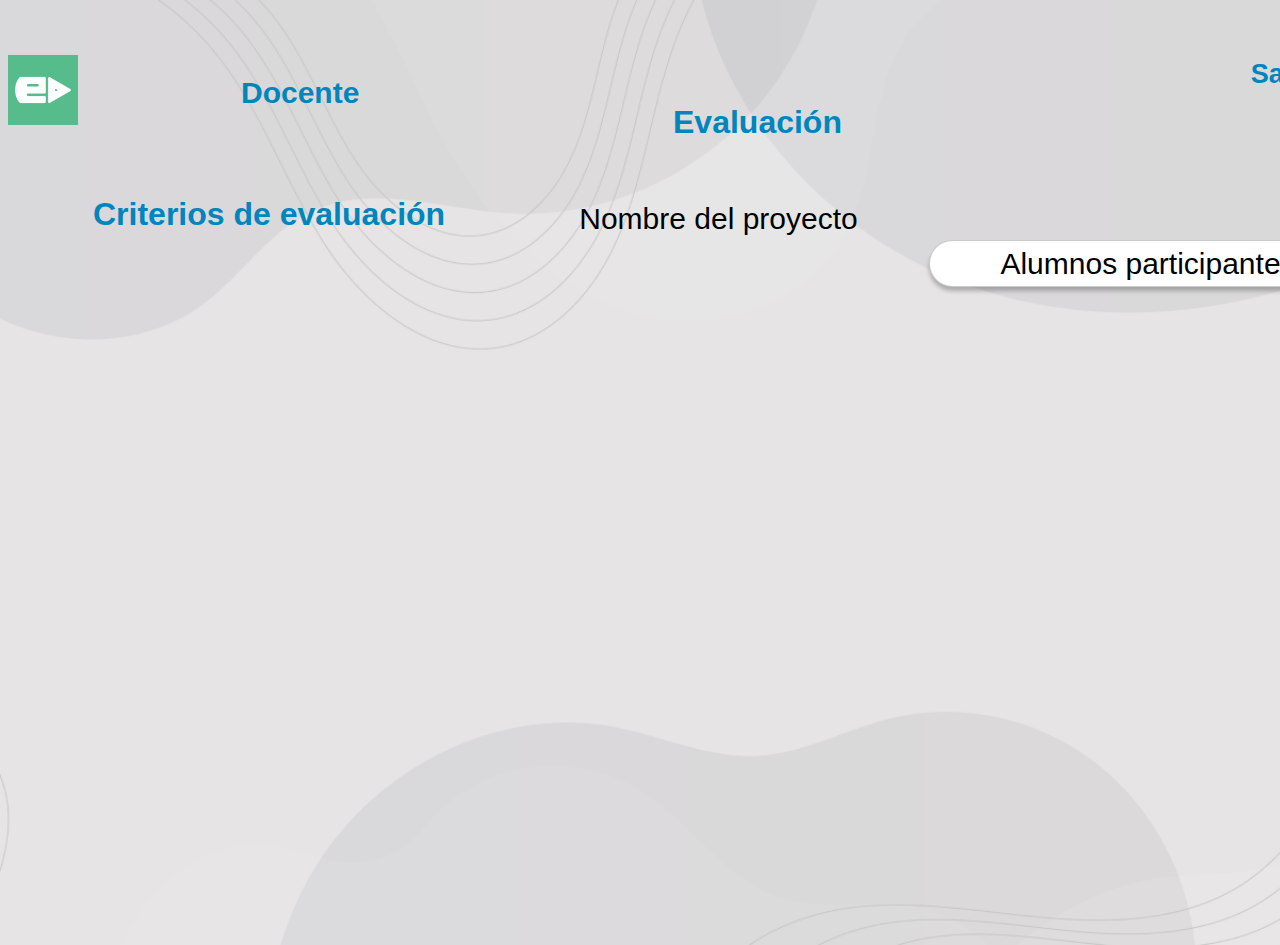
==== docente.html @ de2c1516 "se agrega boton nombre y js de inicio de sesion" ====
<!DOCTYPE html>
<html lang="en">
<head>
    <meta charset="UTF-8">
    <meta http-equiv="X-UA-Compatible" content="IE=edge">
    <meta name="viewport" content="width=device-width, initial-scale=1.0">
    <link rel="stylesheet" href="css/style.css">
    <title>Docente</title>
</head>
<body>
  <main>
    <div class=>
      <img class="avatar" src="img/logo.jpg" alt="logo edvisto">
      <h2>Docente</h2>
      <h5>Evaluación</h5>
      <button id="btn-exit">Salir</button>
      <h6>Criterios de evaluación</h6>
      <label class="proyect">Nombre del proyecto</label>
    </div>
    <div class="dropdown">
        <button onclick="myFunction()" class="dropbtn">Alumnos participantes</button>
        <div id="myDropdown" class="dropdown-content">
          <a href="#">Hermione Granger</a>
          <a href="#">Ron Weasley</a>
          <a href="#">Draco Malfoy</a>
        </div>
    </div>
  </main>
</body>
---- css/style.css ----
body {
  background: url(../img/fondo.png);
  background-size: cover;
  margin-top: 50px;
  padding: 0px;
  height: 887px;
  width: 1440px;
  font-style: none;
  font-family: "Montserrat", sans-serif;
}

.avatar {
  position: absolute;
  width: 70px;
  height: 70px;
  padding-top: 5px;
}

.title h1 {
  /* Iniciar Sesión */
  position: absolute;
  width: 303px;
  height: 31px;
  left: 597px;
  top: 53px;
  font-family: 'Montserrat' sans-serif;
  font-size: bold;
  font-weight: 900;
  font-size: 32px;
  line-height: 39px;
  color: #0083BA;
}

.principal {
  position: absolute;
  width: 460px;
  height: 492px;
  left: 480px;
  top: 147px;
  background: #FCFEFF;
  border-radius: 84px;
}

.principal input[type="text"] {
  box-sizing: border-box;
  position: absolute;
  width: 400px;
  height: 54px;
  left: 35px;
  top: 150px;
  background: #D9D9D9;
  border: 1px solid rgba(0, 0, 0, 0.2);
  box-shadow: 0px 4px 4px rgba(0, 0, 0, 0.25);
  border-radius: 22px;
  font-size: 30px;
  color: #A9A5A5;
  padding-left: 70px;
}

.docente {
  position: absolute;
  width: 200px;
  height: 37px;
  left: 120px;
  top: 250px;
  font-weight: 500;
  font-size: 30px;
  line-height: 37px;
  text-align: center;
  color: #0083BA;
}

.estudiante {
  position: absolute;
  width: 210px;
  height: 37px;
  left: 130px;
  top: 340px;
  font-weight: 500px;
  font-size: 30px;
  line-height: 37px;
  text-align: center;
  color: #0083BA;
}

/* Create a custom radio button */
#docente {
  position: absolute;
  top: 252px;
  left: 95px;
  height: 25px;
  width: 25px;
  background-color: #eee;
  border-radius: 50%; 
  border-color:  #57BA8B; 
}

/* On mouse-over, add a grey background color */
#docente:hover {
  background-color: #ccc;
}

/* When the radio button is checked, add a blue background */
#docente:checked {
  background-color: #2196F3;
}

/* Create a custom radio button */
#estudiante {
  position: absolute;
  top: 343px;
  left: 95px;
  height: 25px;
  width: 25px;
  background-color: #eee;
  border-radius: 50%;  
}

/* On mouse-over, add a grey background color */
#estudiante:hover {
  background-color: #ccc;
}

/* When the radio button is checked, add a blue background */
#estudiante:checked {
  background-color: #2196F3;
}

#button[type="submit"] {
  border: none;
  outline: none;
  height: 25px;
  background: inherit;
  color: #0083BA;
  position: absolute;
  width: 303px;
  height: 45px;
  left: 100px;
  top: 520px;
  font-weight: 900;
  font-size: 32px;
  line-height: 5px;
}

.button:hover[type="submit"] {
  background-color: transparent;
  color: #57BA8B ;
}
h2 {
position: absolute;
width: 299px;
height: 52px;
left: 241px;
top: 49px;
font-weight: 900;
font-size: 30px;
line-height: 37px;
color: #0086BD;
}

#btn-exit{
position: absolute;
background-color: transparent;
border-color: transparent;
width: 80px;
height: 45px;
left: 1240px;
top: 52px;
font-weight: 900;
font-size: 27px;
line-height: 33px;
color: #0086BD;
}
#btn-exit:hover {
  background-color: transparent;
  color: #57BA8B ;
}
#btn-save{
  position: absolute;
  background-color: transparent;
  border-color: transparent;
  width: 80px;
  height: 45px;
  left: 1240px;
  top: 900px;
  font-weight: 900;
  font-size: 27px;
  line-height: 33px;
  color: #0086BD;
  }
  #btn-save:hover {
    background-color: transparent;
    color: #57BA8B ;
  }

  #student-name{
    box-sizing: border-box;
    position: absolute;
    width: 673px;
    height: 57px;
    left: 373px;
    top: 210px;
    background: #FFFFFF;
    border: 1px solid rgba(0, 0, 0, 0.2);
    box-shadow: 0px 4px 4px rgba(0, 0, 0, 0.25);
    border-radius: 24px;  
    font-size: 27px;
    padding-left: 200px;
    color: #A9A5A5
  }

#proyect-name{
  box-sizing: border-box;
  position: absolute;
  width: 673px;
  height: 57px;
  left: 373px;
  top: 305  px;
  background: #FFFFFF;
  border: 1px solid rgba(0, 0, 0, 0.2);
  box-shadow: 0px 4px 4px rgba(0, 0, 0, 0.25);
  border-radius: 24px;  
  font-size: 27px;
  padding-left: 200px;
  color: #A9A5A5
}
#videoproyect{
  box-sizing: border-box;
  position: absolute;
  width: 673px;
  height: 57px;
  left: 373px;
  top: 395px;
  background: #FFFFFF;
  border: 1px solid rgba(0, 0, 0, 0.2);
  box-shadow: 0px 4px 4px rgba(0, 0, 0, 0.25);
  border-radius: 24px;  
  font-size: 27px;
  padding-left: 200px;
  color: #A9A5A5
}
h3{
  position: absolute;
  width: 489px;
  height: 50px;
  left: 475px;
  top: 545px;
  font-weight: 700;
  font-size: 27px;
  line-height: 33px;
  text-align: center;
  color: #56BC8B; 
}
h4{
  position: absolute;
  width: 345px;
  height: 37px;
  left: 407px;
  top: 600px;
  font-weight: 600;
  font-size: 20px;
  line-height: 24px;
  color: #0086BD;
}

.plata{
position: absolute;
width: 147px;
height: 217px;
left: 406px;
top: 669px;
}

.bronce{
position: absolute;
width: 145px;
height: 213px;
left: 626px;
top: 669px;
}

.oro{
position: absolute;
width: 146px;
height: 217px;
left: 842px;
top: 669px;
}
h5{
  position: absolute;
  width: 299px;
  height: 52px;
  left: 673px;
  top: 50px;
  font-weight: 900;
  font-size: 32px;
  line-height: 39px;
  color: #0085BD;
}
h6{
  position: absolute;
  width: 479px;
  height: 61px;
  left: 93px;
  top: 120px;
  font-weight: 900;
  font-size: 32px;
  line-height: 39px;
  color: #0085BD;  
}

.proyect{
position: absolute;
width: 345px;
height: 37px;
left: 546px;
top: 200px;
font-weight: 500;
font-size: 30px;
line-height: 37px;
text-align: center;
color: #000000;
}
/* Dropdown Button */
.dropbtn {
  box-sizing: border-box;
  position: absolute;
  width: 438px;
  height: 47px;
  left: 921px;
  top: 176px;
  background: #FFFFFF;
  border: 1px solid rgba(0, 0, 0, 0.2);
  box-shadow: 0px 4px 4px rgba(0, 0, 0, 0.25);
  border-radius: 24px;
  font-size: 30px;
}

/* The container <div> - needed to position the dropdown content */
.dropdown {
  position: relative;
  display: inline-block;
}

/* Dropdown Content (Hidden by Default) */
.dropdown-content {
  display: none;
  position: absolute;
  background-color: #f1f1f1;
  min-width: 160px;
  box-shadow: 0px 8px 16px 0px rgba(0,0,0,0.2);
  z-index: 1;
}

/* Links inside the dropdown */
.dropdown-content a {
  color: black;
  padding: 12px 16px;
  text-decoration: none;
  display: block;
}

/* Change color of dropdown links on hover */
.dropdown-content a:hover {background-color: #ddd;}

/* Show the dropdown menu (use JS to add this class to the .dropdown-content container when the user clicks on the dropdown button) */
.show {display:block;}
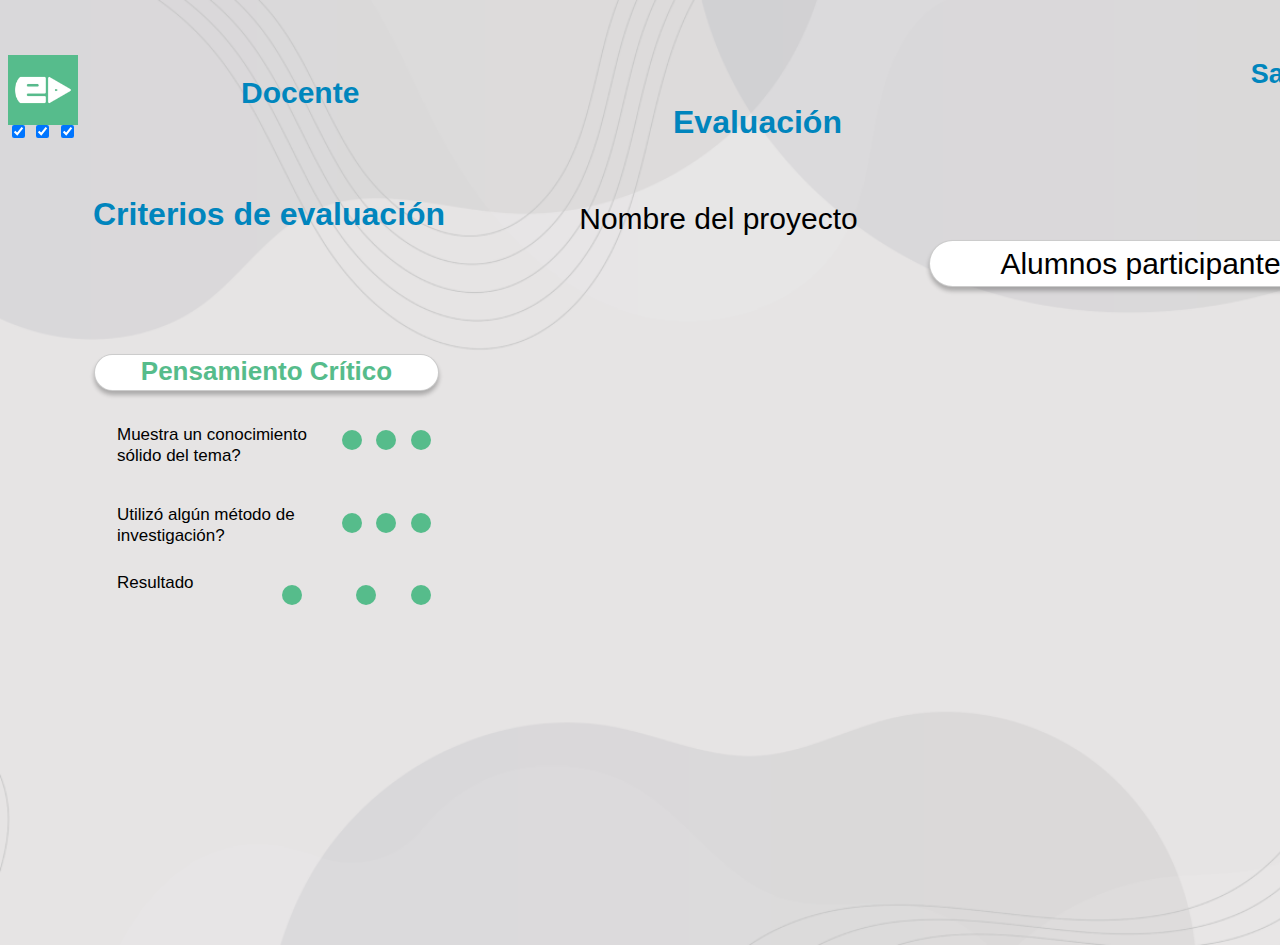
==== commit ea962caf: "se agregan botones" ====
--- a/docente.html
+++ b/docente.html
@@ -17,6 +17,8 @@
       <h6>Criterios de evaluación</h6>
       <label class="proyect">Nombre del proyecto</label>
     </div>
+  
+    </div>
     <div class="dropdown">
         <button onclick="myFunction()" class="dropbtn">Alumnos participantes</button>
         <div id="myDropdown" class="dropdown-content">
@@ -25,5 +27,26 @@
           <a href="#">Draco Malfoy</a>
         </div>
     </div>
+    <div class="Pensamiento-critico">
+     <p id="Pensamiento"> Pensamiento Crítico</p> 
+     <p id="pc1"> Muestra un conocimiento <br> sólido del tema?</p>
+     <p id="pc2"> Utilizó algún método de <br> investigación?</p>
+     <p id="pc3"> Resultado</p>
+    </div>
+    <div class="btn-pc1" role="group" aria-label="Basic radio toggle button group">
+      <input type="checkbox" class="btn-plata" name="btnradio" id="plata1" autocomplete="off" checked>
+      <input type="checkbox" class="btn-bronce" name="btnradio" id="bronce1" autocomplete="off" checked>
+      <input type="checkbox" class="btn-oro" name="btnradio" id="oro1" autocomplete="off" checked>
+    </div>
+    <div class="btn-pc2" role="group" aria-label="Basic radio toggle button group">
+      <input type="checkbox" class="btn-plata" name="btnradio" id="plata2" autocomplete="off" checked>
+      <input type="checkbox" class="btn-bronce" name="btnradio" id="bronce2" autocomplete="off" checked>
+      <input type="checkbox" class="btn-oro" name="btnradio" id="oro2" autocomplete="off" checked>
+    </div>
+    <div class="btn-pc3" role="group" aria-label="Basic radio toggle button group">
+      <input type="checkbox" class="btn-plata" name="btnradio" id="plata3" autocomplete="off" checked>
+      <input type="checkbox" class="btn-bronce" name="btnradio" id="bronce3" autocomplete="off" checked>
+      <input type="checkbox" class="btn-oro" name="btnradio" id="oro3" autocomplete="off" checked>
+    </div>
   </main>
 </body>--- a/css/style.css
+++ b/css/style.css
@@ -364,4 +364,214 @@
 .dropdown-content a:hover {background-color: #ddd;}
 
 /* Show the dropdown menu (use JS to add this class to the .dropdown-content container when the user clicks on the dropdown button) */
-.show {display:block;}+.show {display:block;}
+
+#Pensamiento{
+box-sizing: border-box;
+position: absolute;
+width: 324px;
+height: 47px;
+left: 10px;
+top: 321px;
+background: #FFFFFF;
+border: 1px solid rgba(0, 0, 0, 0.2);
+box-shadow: 0px 4px 4px rgba(0, 0, 0, 0.25);
+border-radius: 24px;
+position: absolute;
+width: 345px;
+height: 37px;
+left: 94px;
+top: 328px;
+font-weight: 800;
+font-size: 26px;
+line-height: 32px;
+text-align: center;
+color: #56BC8B;
+}
+#pc1{
+position: absolute;
+width: 345px;
+height: 37px;
+left: 117px;
+top: 407px;
+font-size: 17px;
+line-height: 21px;
+color: #000000;
+}
+
+#pc2{
+position: absolute;
+width: 345px;
+height: 37px;
+left: 117px;
+top: 487px;
+font-size: 17px;
+line-height: 21px;
+color: #000000;
+}
+
+#pc3{
+  position: absolute;
+  width: 345px;
+  height: 37px;
+  left: 117px;
+  top: 555px;
+  font-size: 17px;
+  line-height: 21px;
+  color: #000000;
+  font-style: bold;
+  }
+  
+.btn-plata:after {
+  width: 20px;
+  height: 20px;
+  border-radius: 15px;
+  top: -2px;
+  left: -1px;
+  position: relative;
+  background-color: #929797;
+  content: '';
+  display: inline-block;
+  visibility: visible; 
+}
+
+.btn-plata:checked:after {
+  width: 20px;
+  height: 20px;
+  border-radius: 15px;
+  top: -2px;
+  left: -1px;
+  position: relative;
+  background-color: #56BC8B;
+  content: '';
+  display: inline-block;
+  visibility: visible;
+}
+
+.btn-bronce:after {
+  width: 20px;
+  height: 20px;
+  border-radius: 15px;
+  top: -2px;
+  left: -1px;
+  position: relative;
+  background-color: #9C8009;
+  content: '';
+  display: inline-block;
+  visibility: visible;
+  border: 2px;
+  border-color: #929797;
+}
+
+.btn-bronce:checked:after {
+  width: 20px;
+  height: 20px;
+  border-radius: 15px;
+  top: -2px;
+  left: -1px;
+  position: relative;
+  background-color: #56BC8B;
+  content: '';
+  display: inline-block;
+  visibility: visible;
+}
+
+.btn-oro:after {
+  width: 20px;
+  height: 20px;
+  border-radius: 15px;
+  top: -2px;
+  left: -1px;
+  position: relative;
+  background-color: #E1B408;
+  content: '';
+  display: inline-block;
+  visibility: visible;
+}
+
+.btn-oro:checked:after {
+  width: 20px;
+  height: 20px;
+  border-radius: 15px;
+  top: -2px;
+  left: -1px;
+  position: relative;
+  background-color: #56BC8B;
+  content: '';
+  display: inline-block;
+  visibility: visible;
+  border: 2px; 
+}
+#plata1:after {
+position: relative;
+left: 330px;
+top: 359px;
+}
+.btn-plata:checked:after {
+  position: relative;
+}
+#bronce1:after {
+  position: relative;
+  left: 340px;
+  top: 359px;
+  }
+  .btn-bronce:checked:after {
+    position: relative;
+  }
+#oro1:after {
+position: relative;
+left: 350px;
+top: 359px;
+  }
+.btn-oro:checked:after {
+position: relative;
+  }
+
+#plata2:after {
+position: relative;
+left: 330px;
+top: 415px;
+}
+.btn-plata:checked:after {
+  position: relative;
+}
+#bronce2:after {
+  position: relative;
+  left: 340px;
+  top: 415px;
+  }
+  .btn-bronce:checked:after {
+    position: relative;
+  }
+#oro2:after {
+position: relative;
+left: 350px;
+top: 415px;
+  }
+.btn-oro:checked:after {
+position: relative;
+  }
+#plata3:after {
+position: relative;
+left: 270px;
+top: 460px;
+}
+.btn-plata:checked:after {
+position: relative;
+}
+#bronce3:after {
+position: relative;
+left: 320px;
+top: 460px;
+  }
+.btn-bronce:checked:after {
+position: relative;
+  }
+#oro3:after {
+position: relative;
+left: 350px;
+top: 460px;
+  }
+.btn-oro:checked:after {
+position: relative;
+  }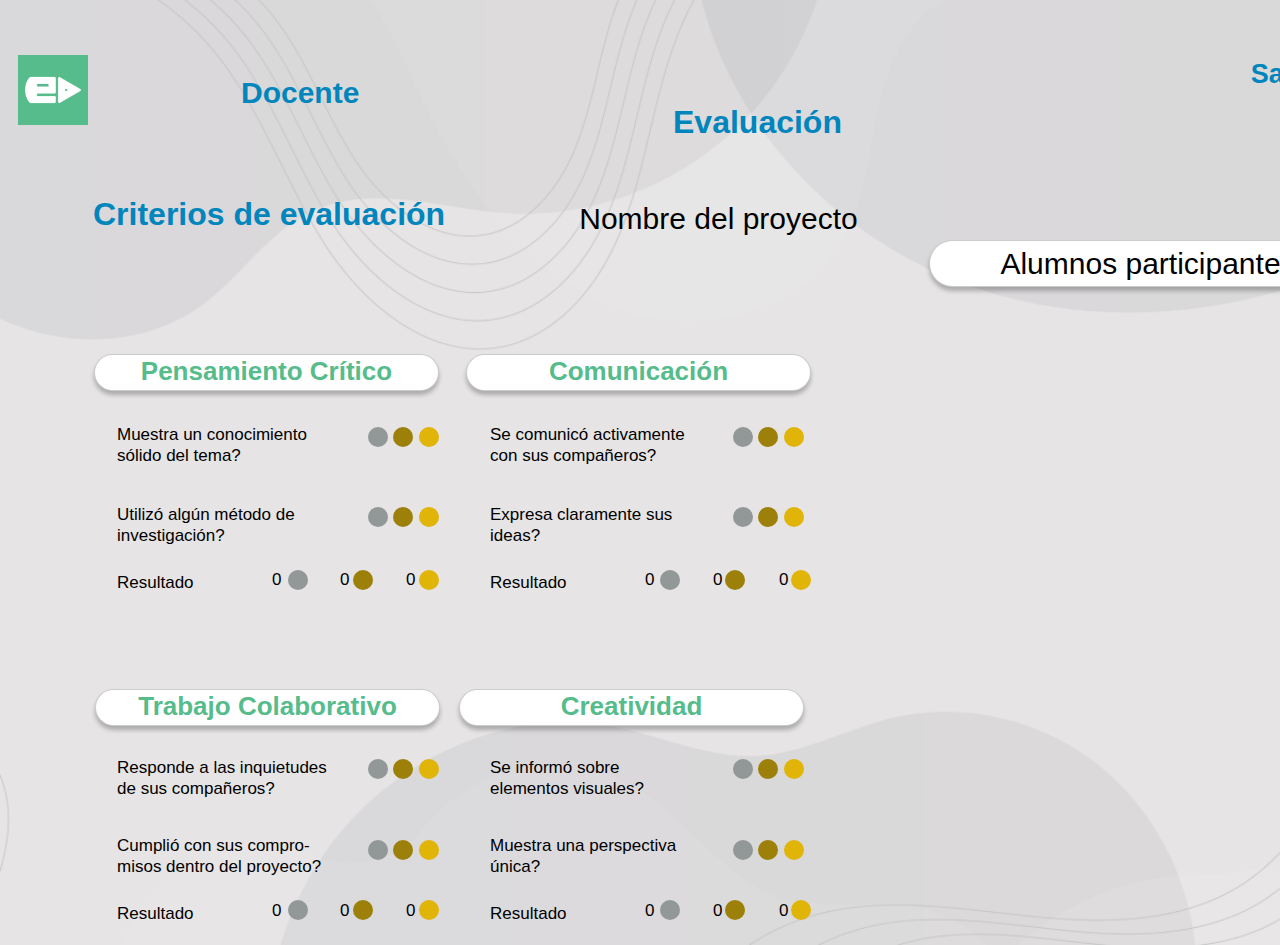
==== commit 79f1dc86: "se agrega js" ====
--- a/docente.html
+++ b/docente.html
@@ -6,10 +6,11 @@
     <meta name="viewport" content="width=device-width, initial-scale=1.0">
     <link rel="stylesheet" href="css/style.css">
     <title>Docente</title>
+    
 </head>
 <body>
   <main>
-    <div class=>
+    <div>
       <img class="avatar" src="img/logo.jpg" alt="logo edvisto">
       <h2>Docente</h2>
       <h5>Evaluación</h5>
@@ -19,6 +20,7 @@
     </div>
   
     </div>
+
     <div class="dropdown">
         <button onclick="myFunction()" class="dropbtn">Alumnos participantes</button>
         <div id="myDropdown" class="dropdown-content">
@@ -31,22 +33,150 @@
      <p id="Pensamiento"> Pensamiento Crítico</p> 
      <p id="pc1"> Muestra un conocimiento <br> sólido del tema?</p>
      <p id="pc2"> Utilizó algún método de <br> investigación?</p>
-     <p id="pc3"> Resultado</p>
+     <p id="pc3"> Resultado 
+        <span id="pcr1">0</span>
+        <span id="pcr2">0</span>
+        <span id="pcr3">0</span>
+     </p>
     </div>
+
     <div class="btn-pc1" role="group" aria-label="Basic radio toggle button group">
-      <input type="checkbox" class="btn-plata" name="btnradio" id="plata1" autocomplete="off" checked>
-      <input type="checkbox" class="btn-bronce" name="btnradio" id="bronce1" autocomplete="off" checked>
-      <input type="checkbox" class="btn-oro" name="btnradio" id="oro1" autocomplete="off" checked>
+      <fieldset class="pcc-button">
+        <input type="radio" class="btn-plata"  name="pensamiento_critico_conocimiento" id="plata1" autocomplete="off">
+        <input type="radio" class="btn-bronce" name="pensamiento_critico_conocimiento" id="bronce1" autocomplete="off" >
+        <input type="radio" class="btn-oro"    name="pensamiento_critico_conocimiento" id="oro1" autocomplete="off" >
+      </fieldset>
+      
     </div>
     <div class="btn-pc2" role="group" aria-label="Basic radio toggle button group">
-      <input type="checkbox" class="btn-plata" name="btnradio" id="plata2" autocomplete="off" checked>
-      <input type="checkbox" class="btn-bronce" name="btnradio" id="bronce2" autocomplete="off" checked>
-      <input type="checkbox" class="btn-oro" name="btnradio" id="oro2" autocomplete="off" checked>
+      <fieldset class="pcm-button">
+        <input type="radio" class="btn-plata"  name="pensamiento_critico_metodo" id="plata2" autocomplete="off" >
+        <input type="radio" class="btn-bronce" name="pensamiento_critico_metodo" id="bronce2" autocomplete="off" >
+        <input type="radio" class="btn-oro"    name="pensamiento_critico_metodo" id="oro2" autocomplete="off" >
+      </fieldset>
+      
     </div>
+
     <div class="btn-pc3" role="group" aria-label="Basic radio toggle button group">
-      <input type="checkbox" class="btn-plata" name="btnradio" id="plata3" autocomplete="off" checked>
-      <input type="checkbox" class="btn-bronce" name="btnradio" id="bronce3" autocomplete="off" checked>
-      <input type="checkbox" class="btn-oro" name="btnradio" id="oro3" autocomplete="off" checked>
+      <fieldset class="pcr-button">
+        <input type="radio" class="btn-plata-r" name="btnradio" id="plata3" autocomplete="off" >
+        <input type="radio" class="btn-bronce-r" name="btnradio" id="bronce3" autocomplete="off" >
+        <input type="radio" class="btn-oro-r" name="btnradio" id="oro3" autocomplete="off" >
+      </fieldset>
     </div>
+
+    <div class="Habilidad-Comunicación">
+      <p id="Comunicacion"> Comunicación</p> 
+      <p id="hc4"> Se comunicó activamente <br> con sus compañeros?</p>
+      <p id="hc5"> Expresa claramente sus<br>ideas?</p>
+      <p id="hc6"> Resultado 
+         <span id="hcr4">0</span>
+         <span id="hcr5">0</span>
+         <span id="hcr6">0</span>
+      </p>
+     </div>
+ 
+     <div class="btn-hc4" role="group" aria-label="Basic radio toggle button group">
+       <fieldset class="hca-button">
+         <input type="radio" class="btn-plata"  name="comunicacion_activa" id="plata4" autocomplete="off">
+         <input type="radio" class="btn-bronce" name="comunicacion_activa" id="bronce4" autocomplete="off" >
+         <input type="radio" class="btn-oro"    name="comunicacion_activa" id="oro4" autocomplete="off" >
+       </fieldset>
+       
+     </div>
+     <div class="btn-hc5" role="group" aria-label="Basic radio toggle button group">
+       <fieldset class="hce-button">
+         <input type="radio" class="btn-plata"  name="comunicacion_expresion" id="plata5" autocomplete="off" >
+         <input type="radio" class="btn-bronce" name="comunicacion_expresion" id="bronce5" autocomplete="off" >
+         <input type="radio" class="btn-oro"    name="comunicacion_expresion" id="oro5" autocomplete="off" >
+       </fieldset>
+       
+     </div>
+ 
+     <div class="btn-hc6" role="group" aria-label="Basic radio toggle button group">
+       <fieldset class="hcr-button">
+         <input type="radio" class="btn-plata-r" name="btnradio" id="plata6" autocomplete="off" >
+         <input type="radio" class="btn-bronce-r" name="btnradio" id="bronce6" autocomplete="off" >
+         <input type="radio" class="btn-oro-r" name="btnradio" id="oro6" autocomplete="off" >
+       </fieldset>
+     </div>
+
+     <div class="Trabajo-colaborativo">
+      <p id="Trabajo"> Trabajo Colaborativo</p> 
+      <p id="tc7"> Responde a las inquietudes <br>de sus compañeros?</p>
+      <p id="tc8"> Cumplió con sus compro- <br> misos dentro del proyecto?</p>
+      <p id="tc9"> Resultado 
+         <span id="tcr7">0</span>
+         <span id="tcr8">0</span>
+         <span id="tcr9">0</span>
+      </p>
+     </div>
+ 
+     <div class="btn-tc7" role="group" aria-label="Basic radio toggle button group">
+       <fieldset class="tci-button">
+         <input type="radio" class="btn-plata"  name="trabajo_colaborativo_inquietudes" id="plata7" autocomplete="off">
+         <input type="radio" class="btn-bronce" name="trabajo_colaborativo_inquietudes" id="bronce7" autocomplete="off" >
+         <input type="radio" class="btn-oro"    name="trabajo_colaborativo_inquietudes" id="oro7" autocomplete="off" >
+       </fieldset>
+       
+     </div>
+     <div class="btn-tc8" role="group" aria-label="Basic radio toggle button group">
+       <fieldset class="tcc-button">
+         <input type="radio" class="btn-plata"  name="trabajo_colaborativo_compromisos" id="plata8" autocomplete="off" >
+         <input type="radio" class="btn-bronce" name="trabajo_colaborativo_compromisos" id="bronce8" autocomplete="off" >
+         <input type="radio" class="btn-oro"    name="trabajo_colaborativo_compromisos" id="oro8" autocomplete="off" >
+       </fieldset>
+       
+     </div>
+ 
+     <div class="btn-tc9" role="group" aria-label="Basic radio toggle button group">
+       <fieldset class="tcr-button">
+         <input type="radio" class="btn-plata-r" name="btnradio" id="plata9" autocomplete="off" >
+         <input type="radio" class="btn-bronce-r" name="btnradio" id="bronce9" autocomplete="off" >
+         <input type="radio" class="btn-oro-r" name="btnradio" id="oro9" autocomplete="off" >
+       </fieldset>
+     </div>
+
+     <div class="Habilidad-creatividad">
+      <p id="Creatividad">Creatividad</p> 
+      <p id="cr10">Se informó sobre<br>elementos visuales?</p>
+      <p id="cr11">Muestra una perspectiva<br>única?</p>
+      <p id="cr12"> Resultado 
+         <span id="crr10">0</span>
+         <span id="crr11">0</span>
+         <span id="crr12">0</span>
+      </p>
+     </div>
+ 
+     <div class="btn-cr10" role="group" aria-label="Basic radio toggle button group">
+       <fieldset class="crv-button">
+         <input type="radio" class="btn-plata"  name="creatividad_visuales" id="plata10" autocomplete="off">
+         <input type="radio" class="btn-bronce" name="creatividad_visuales" id="bronce10" autocomplete="off" >
+         <input type="radio" class="btn-oro"    name="creatividad_visuales" id="oro10" autocomplete="off" >
+       </fieldset>
+       
+     </div>
+     <div class="btn-cr11" role="group" aria-label="Basic radio toggle button group">
+       <fieldset class="crp-button">
+         <input type="radio" class="btn-plata"  name="creatividad_perspectiva" id="plata11" autocomplete="off" >
+         <input type="radio" class="btn-bronce" name="creatividad_perspectiva" id="bronce11" autocomplete="off" >
+         <input type="radio" class="btn-oro"    name="creatividad_perspectiva" id="oro11" autocomplete="off" >
+       </fieldset>
+       
+     </div>
+ 
+     <div class="btn-cr12" role="group" aria-label="Basic radio toggle button group">
+       <fieldset class="crr-button">
+         <input type="radio" class="btn-plata-r" name="btnradio" id="plata12" autocomplete="off" >
+         <input type="radio" class="btn-bronce-r" name="btnradio" id="bronce12" autocomplete="off" >
+         <input type="radio" class="btn-oro-r" name="btnradio" id="oro12" autocomplete="off" >
+       </fieldset>
+     </div>
+     
+ 
+     
   </main>
+
+  
+  <script src="script-docente.js"> </script>
 </body>--- a/css/style.css
+++ b/css/style.css
@@ -14,6 +14,7 @@
   width: 70px;
   height: 70px;
   padding-top: 5px;
+  left: 18px;
 }
 
 .title h1 {
@@ -193,13 +194,13 @@
     color: #57BA8B ;
   }
 
-  #student-name{
+#student-name{
     box-sizing: border-box;
     position: absolute;
     width: 673px;
     height: 57px;
     left: 373px;
-    top: 210px;
+    top: 150px;
     background: #FFFFFF;
     border: 1px solid rgba(0, 0, 0, 0.2);
     box-shadow: 0px 4px 4px rgba(0, 0, 0, 0.25);
@@ -208,6 +209,21 @@
     padding-left: 200px;
     color: #A9A5A5
   }
+#teacher-email{
+box-sizing: border-box;
+position: absolute;
+width: 673px;
+height: 57px;
+left: 370px;
+top: 240px;
+background: #FFFFFF;
+border: 1px solid rgba(0, 0, 0, 0.2);
+box-shadow: 0px 4px 4px rgba(0, 0, 0, 0.25);
+border-radius: 24px;
+font-size: 27px;
+padding-left: 200px;
+color: #A9A5A5
+}
 
 #proyect-name{
   box-sizing: border-box;
@@ -215,7 +231,7 @@
   width: 673px;
   height: 57px;
   left: 373px;
-  top: 305  px;
+  top: 330px;
   background: #FFFFFF;
   border: 1px solid rgba(0, 0, 0, 0.2);
   box-shadow: 0px 4px 4px rgba(0, 0, 0, 0.25);
@@ -230,7 +246,7 @@
   width: 673px;
   height: 57px;
   left: 373px;
-  top: 395px;
+  top: 420px;
   background: #FFFFFF;
   border: 1px solid rgba(0, 0, 0, 0.2);
   box-shadow: 0px 4px 4px rgba(0, 0, 0, 0.25);
@@ -398,7 +414,6 @@
 line-height: 21px;
 color: #000000;
 }
-
 #pc2{
 position: absolute;
 width: 345px;
@@ -409,7 +424,6 @@
 line-height: 21px;
 color: #000000;
 }
-
 #pc3{
   position: absolute;
   width: 345px;
@@ -421,8 +435,52 @@
   color: #000000;
   font-style: bold;
   }
-  
-.btn-plata:after {
+#pcr1{
+  position: absolute;
+  font-style: bold;
+  top: -3px;
+  left: 155px;
+}
+#pcr2{
+  position: absolute;
+  font-style: bold;
+  top: -3px;
+  left: 223px;
+}
+#pcr3{
+  position: absolute;
+  font-style: bold;
+  top: -3px;
+  left: 289px;
+}
+ .pcc-button{
+    border: none;
+    position: absolute;
+    left: 350px;
+    top: 420px;
+  }
+  .pcm-button{
+    border: none;
+    position: absolute;
+    left: 350px;
+    top: 500px;
+  }
+  .pcr-button{
+    border: none;
+    position: absolute;
+    left: 270px;
+    top: 563px;
+    letter-spacing: 40px;
+  }
+.pc-resultados{
+font-weight: bold;
+border: none;
+position: absolute;
+left: 258px;
+top: 566px;
+letter-spacing: 27px;
+  }
+  .btn-plata:after{
   width: 20px;
   height: 20px;
   border-radius: 15px;
@@ -434,7 +492,6 @@
   display: inline-block;
   visibility: visible; 
 }
-
 .btn-plata:checked:after {
   width: 20px;
   height: 20px;
@@ -447,8 +504,7 @@
   display: inline-block;
   visibility: visible;
 }
-
-.btn-bronce:after {
+.btn-bronce:after{
   width: 20px;
   height: 20px;
   border-radius: 15px;
@@ -458,11 +514,629 @@
   background-color: #9C8009;
   content: '';
   display: inline-block;
+  visibility: visible; 
+}
+.btn-bronce:checked:after {
+  width: 20px;
+  height: 20px;
+  border-radius: 15px;
+  top: -2px;
+  left: -1px;
+  position: relative;
+  background-color: #56BC8B;
+  content: '';
+  display: inline-block;
   visibility: visible;
-  border: 2px;
-  border-color: #929797;
-}
-
+}
+.btn-oro:after{
+  width: 20px;
+  height: 20px;
+  border-radius: 15px;
+  top: -2px;
+  left: -1px;
+  position: relative;
+  background-color: #E1B408;
+  content: '';
+  display: inline-block;
+  visibility: visible; 
+}
+.btn-oro:checked:after {
+  width: 20px;
+  height: 20px;
+  border-radius: 15px;
+  top: -2px;
+  left: -1px;
+  position: relative;
+  background-color: #56BC8B;
+  content: '';
+  display: inline-block;
+  visibility: visible;
+}
+.btn-plata-r:after{
+  width: 20px;
+  height: 20px;
+  border-radius: 15px;
+  top: -2px;
+  left: -1px;
+  position: relative;
+  background-color: #929797;
+  content: '';
+  display: inline-block;
+  visibility: visible; 
+}
+.btn-bronce-r:after{
+  width: 20px;
+  height: 20px;
+  border-radius: 15px;
+  top: -2px;
+  left: -1px;
+  position: relative;
+  background-color: #9C8009;
+  content: '';
+  display: inline-block;
+  visibility: visible; 
+}
+.btn-oro-r:after{
+  width: 20px;
+  height: 20px;
+  border-radius: 15px;
+  top: -2px;
+  left: -1px;
+  position: relative;
+  background-color: #E1B408;
+  content: '';
+  display: inline-block;
+  visibility: visible; 
+}
+
+#Comunicacion{
+box-sizing: border-box;
+position: absolute;
+width: 317px;
+height: 47px;
+left: 480px;
+top: 321px;
+background: #FFFFFF;
+border: 1px solid rgba(0, 0, 0, 0.2);
+box-shadow: 0px 4px 4px rgba(0, 0, 0, 0.25);
+border-radius: 24px;
+position: absolute;
+width: 345px;
+height: 37px;
+left: 466px;
+top: 328px;
+font-weight: 800;
+font-size: 26px;
+line-height: 32px;
+text-align: center;
+color: #56BC8B;
+}
+#hc4{
+  position: absolute;
+  width: 345px;
+  height: 37px;
+  left: 490px;
+  top: 407px;
+  font-size: 17px;
+  line-height: 21px;
+  color: #000000;
+  }
+  #hc5{
+  position: absolute;
+  width: 345px;
+  height: 37px;
+  left: 490px;
+  top: 487px;
+  font-size: 17px;
+  line-height: 21px;
+  color: #000000;
+  }
+  #hc6{
+    position: absolute;
+    width: 345px;
+    height: 37px;
+    left: 490px;
+    top: 555px;
+    font-size: 17px;
+    line-height: 21px;
+    color: #000000;
+    font-style: bold;
+    }
+  #hcr4{
+    position: absolute;
+    font-style: bold;
+    top: -3px;
+    left: 155px;
+  }
+  #hcr5{
+    position: absolute;
+    font-style: bold;
+    top: -3px;
+    left: 223px;
+  }
+  #hcr6{
+    position: absolute;
+    font-style: bold;
+    top: -3px;
+    left: 289px;
+  }
+   .hca-button{
+      border: none;
+      position: absolute;
+      left: 715px;
+      top: 420px;
+    }
+    .hce-button{
+      border: none;
+      position: absolute;
+      left: 715px;
+      top: 500px;
+    }
+    .hcr-button{
+      border: none;
+      position: absolute;
+      left: 642px;
+      top: 563px;
+      letter-spacing: 40px;
+    }
+  .pc-resultados{
+  font-weight: bold;
+  border: none;
+  position: absolute;
+  left: 258px;
+  top: 566px;
+  letter-spacing: 27px;
+    }
+    .btn-plata:after{
+    width: 20px;
+    height: 20px;
+    border-radius: 15px;
+    top: -2px;
+    left: -1px;
+    position: relative;
+    background-color: #929797;
+    content: '';
+    display: inline-block;
+    visibility: visible; 
+  }
+  .btn-plata:checked:after {
+    width: 20px;
+    height: 20px;
+    border-radius: 15px;
+    top: -2px;
+    left: -1px;
+    position: relative;
+    background-color: #56BC8B;
+    content: '';
+    display: inline-block;
+    visibility: visible;
+  }
+  .btn-bronce:after{
+    width: 20px;
+    height: 20px;
+    border-radius: 15px;
+    top: -2px;
+    left: -1px;
+    position: relative;
+    background-color: #9C8009;
+    content: '';
+    display: inline-block;
+    visibility: visible; 
+  }
+  .btn-bronce:checked:after {
+    width: 20px;
+    height: 20px;
+    border-radius: 15px;
+    top: -2px;
+    left: -1px;
+    position: relative;
+    background-color: #56BC8B;
+    content: '';
+    display: inline-block;
+    visibility: visible;
+  }
+  .btn-oro:after{
+    width: 20px;
+    height: 20px;
+    border-radius: 15px;
+    top: -2px;
+    left: -1px;
+    position: relative;
+    background-color: #E1B408;
+    content: '';
+    display: inline-block;
+    visibility: visible; 
+  }
+  .btn-oro:checked:after {
+    width: 20px;
+    height: 20px;
+    border-radius: 15px;
+    top: -2px;
+    left: -1px;
+    position: relative;
+    background-color: #56BC8B;
+    content: '';
+    display: inline-block;
+    visibility: visible;
+  }
+  .btn-plata-r:after{
+    width: 20px;
+    height: 20px;
+    border-radius: 15px;
+    top: -2px;
+    left: -1px;
+    position: relative;
+    background-color: #929797;
+    content: '';
+    display: inline-block;
+    visibility: visible; 
+  }
+  .btn-bronce-r:after{
+    width: 20px;
+    height: 20px;
+    border-radius: 15px;
+    top: -2px;
+    left: -1px;
+    position: relative;
+    background-color: #9C8009;
+    content: '';
+    display: inline-block;
+    visibility: visible; 
+  }
+  .btn-oro-r:after{
+    width: 20px;
+    height: 20px;
+    border-radius: 15px;
+    top: -2px;
+    left: -1px;
+    position: relative;
+    background-color: #E1B408;
+    content: '';
+    display: inline-block;
+    visibility: visible; 
+  }
+
+#Trabajo{
+box-sizing: border-box;
+position: absolute;
+width: 321px;
+height: 47px;
+left: 110px;
+top: 654px;
+background: #FFFFFF;
+border: 1px solid rgba(0, 0, 0, 0.2);
+box-shadow: 0px 4px 4px rgba(0, 0, 0, 0.25);
+border-radius: 24px;
+position: absolute;
+width: 345px;
+height: 37px;
+left: 95px;
+top: 663px;
+font-weight: 800;
+font-size: 26px;
+line-height: 32px;
+text-align: center;
+color: #56BC8B;
+}
+#tc7{
+  position: absolute;
+  width: 345px;
+  height: 37px;
+  left: 117px;
+  top: 740px;
+  font-size: 17px;
+  line-height: 21px;
+  color: #000000;
+  }
+  #tc8{
+  position: absolute;
+  width: 345px;
+  height: 37px;
+  left: 117px;
+  top: 818px;
+  font-size: 17px;
+  line-height: 21px;
+  color: #000000;
+  }
+  #tc9{
+    position: absolute;
+    width: 345px;
+    height: 37px;
+    left: 117px;
+    top: 886px;
+    font-size: 17px;
+    line-height: 21px;
+    color: #000000;
+    font-style: bold;
+    }
+  #tcr7{
+    position: absolute;
+    font-style: bold;
+    top: -3px;
+    left: 155px;
+  }
+  #tcr8{
+    position: absolute;
+    font-style: bold;
+    top: -3px;
+    left: 223px;
+  }
+  #tcr9{
+    position: absolute;
+    font-style: bold;
+    top: -3px;
+    left: 289px;
+  }
+   .tci-button{
+      border: none;
+      position: absolute;
+      left: 350px;
+      top: 752px;
+    }
+    .tcc-button{
+      border: none;
+      position: absolute;
+      left: 350px;
+      top: 833px;
+    }
+    .tcr-button{
+      border: none;
+      position: absolute;
+      left: 270px;
+      top: 893px;
+      letter-spacing: 40px;
+    }
+  .tc-resultados{
+  font-weight: bold;
+  border: none;
+  position: absolute;
+  left: 258px;
+  top: 566px;
+  letter-spacing: 27px;
+    }
+    .btn-plata:after{
+    width: 20px;
+    height: 20px;
+    border-radius: 15px;
+    top: -2px;
+    left: -1px;
+    position: relative;
+    background-color: #929797;
+    content: '';
+    display: inline-block;
+    visibility: visible; 
+  }
+  .btn-plata:checked:after {
+    width: 20px;
+    height: 20px;
+    border-radius: 15px;
+    top: -2px;
+    left: -1px;
+    position: relative;
+    background-color: #56BC8B;
+    content: '';
+    display: inline-block;
+    visibility: visible;
+  }
+  .btn-bronce:after{
+    width: 20px;
+    height: 20px;
+    border-radius: 15px;
+    top: -2px;
+    left: -1px;
+    position: relative;
+    background-color: #9C8009;
+    content: '';
+    display: inline-block;
+    visibility: visible; 
+  }
+  .btn-bronce:checked:after {
+    width: 20px;
+    height: 20px;
+    border-radius: 15px;
+    top: -2px;
+    left: -1px;
+    position: relative;
+    background-color: #56BC8B;
+    content: '';
+    display: inline-block;
+    visibility: visible;
+  }
+  .btn-oro:after{
+    width: 20px;
+    height: 20px;
+    border-radius: 15px;
+    top: -2px;
+    left: -1px;
+    position: relative;
+    background-color: #E1B408;
+    content: '';
+    display: inline-block;
+    visibility: visible; 
+  }
+  .btn-oro:checked:after {
+    width: 20px;
+    height: 20px;
+    border-radius: 15px;
+    top: -2px;
+    left: -1px;
+    position: relative;
+    background-color: #56BC8B;
+    content: '';
+    display: inline-block;
+    visibility: visible;
+  }
+  .btn-plata-r:after{
+    width: 20px;
+    height: 20px;
+    border-radius: 15px;
+    top: -2px;
+    left: -1px;
+    position: relative;
+    background-color: #929797;
+    content: '';
+    display: inline-block;
+    visibility: visible; 
+  }
+  .btn-bronce-r:after{
+    width: 20px;
+    height: 20px;
+    border-radius: 15px;
+    top: -2px;
+    left: -1px;
+    position: relative;
+    background-color: #9C8009;
+    content: '';
+    display: inline-block;
+    visibility: visible; 
+  }
+  .btn-oro-r:after{
+    width: 20px;
+    height: 20px;
+    border-radius: 15px;
+    top: -2px;
+    left: -1px;
+    position: relative;
+    background-color: #E1B408;
+    content: '';
+    display: inline-block;
+    visibility: visible; 
+  }
+
+#Creatividad{
+box-sizing: border-box;
+position: absolute;
+width: 311px;
+height: 47px;
+left: 479px;
+top: 654px;
+background: #FFFFFF;
+border: 1px solid rgba(0, 0, 0, 0.2);
+box-shadow: 0px 4px 4px rgba(0, 0, 0, 0.25);
+border-radius: 24px;
+position: absolute;
+width: 345px;
+height: 37px;
+left: 459px;
+top: 663px;
+font-weight: 800;
+font-size: 26px;
+line-height: 32px;
+text-align: center;
+color: #56BC8B;
+}
+#cr10{
+position: absolute;
+width: 345px;
+height: 37px;
+left: 490px;
+top: 740px;
+font-size: 17px;
+line-height: 21px;
+color: #000000;
+}
+#cr11{
+position: absolute;
+width: 345px;
+height: 37px;
+left: 490px;
+top: 818px;
+font-size: 17px;
+line-height: 21px;
+color: #000000;
+}
+#cr12{
+  position: absolute;
+  width: 345px;
+  height: 37px;
+  left: 490px;
+  top: 886px;
+  font-size: 17px;
+  line-height: 21px;
+  color: #000000;
+  font-style: bold;
+  }
+#crr10{
+  position: absolute;
+  font-style: bold;
+  top: -3px;
+  left: 155px;
+}
+#crr11{
+  position: absolute;
+  font-style: bold;
+  top: -3px;
+  left: 223px;
+}
+#crr12{
+  position: absolute;
+  font-style: bold;
+  top: -3px;
+  left: 289px;
+}
+.crv-button{
+    border: none;
+    position: absolute;
+    left: 715px;
+    top: 752px;
+  }
+.crp-button{
+    border: none;
+    position: absolute;
+    left: 715px;
+    top: 833px;
+  }
+.crr-button{
+    border: none;
+    position: absolute;
+    left: 642px;
+    top: 893px;
+    letter-spacing: 40px;
+  }
+.cr-resultados{
+font-weight: bold;
+border: none;
+position: absolute;
+left: 258px;
+top: 566px;
+letter-spacing: 27px;
+  }
+  .btn-plata:after{
+  width: 20px;
+  height: 20px;
+  border-radius: 15px;
+  top: -2px;
+  left: -1px;
+  position: relative;
+  background-color: #929797;
+  content: '';
+  display: inline-block;
+  visibility: visible; 
+}
+.btn-plata:checked:after {
+  width: 20px;
+  height: 20px;
+  border-radius: 15px;
+  top: -2px;
+  left: -1px;
+  position: relative;
+  background-color: #56BC8B;
+  content: '';
+  display: inline-block;
+  visibility: visible;
+}
+.btn-bronce:after{
+  width: 20px;
+  height: 20px;
+  border-radius: 15px;
+  top: -2px;
+  left: -1px;
+  position: relative;
+  background-color: #9C8009;
+  content: '';
+  display: inline-block;
+  visibility: visible; 
+}
 .btn-bronce:checked:after {
   width: 20px;
   height: 20px;
@@ -475,8 +1149,7 @@
   display: inline-block;
   visibility: visible;
 }
-
-.btn-oro:after {
+.btn-oro:after{
   width: 20px;
   height: 20px;
   border-radius: 15px;
@@ -486,92 +1159,53 @@
   background-color: #E1B408;
   content: '';
   display: inline-block;
+  visibility: visible; 
+}
+.btn-oro:checked:after {
+  width: 20px;
+  height: 20px;
+  border-radius: 15px;
+  top: -2px;
+  left: -1px;
+  position: relative;
+  background-color: #56BC8B;
+  content: '';
+  display: inline-block;
   visibility: visible;
 }
-
-.btn-oro:checked:after {
-  width: 20px;
-  height: 20px;
-  border-radius: 15px;
-  top: -2px;
-  left: -1px;
-  position: relative;
-  background-color: #56BC8B;
-  content: '';
-  display: inline-block;
-  visibility: visible;
-  border: 2px; 
-}
-#plata1:after {
-position: relative;
-left: 330px;
-top: 359px;
-}
-.btn-plata:checked:after {
-  position: relative;
-}
-#bronce1:after {
-  position: relative;
-  left: 340px;
-  top: 359px;
-  }
-  .btn-bronce:checked:after {
-    position: relative;
-  }
-#oro1:after {
-position: relative;
-left: 350px;
-top: 359px;
-  }
-.btn-oro:checked:after {
-position: relative;
-  }
-
-#plata2:after {
-position: relative;
-left: 330px;
-top: 415px;
-}
-.btn-plata:checked:after {
-  position: relative;
-}
-#bronce2:after {
-  position: relative;
-  left: 340px;
-  top: 415px;
-  }
-  .btn-bronce:checked:after {
-    position: relative;
-  }
-#oro2:after {
-position: relative;
-left: 350px;
-top: 415px;
-  }
-.btn-oro:checked:after {
-position: relative;
-  }
-#plata3:after {
-position: relative;
-left: 270px;
-top: 460px;
-}
-.btn-plata:checked:after {
-position: relative;
-}
-#bronce3:after {
-position: relative;
-left: 320px;
-top: 460px;
-  }
-.btn-bronce:checked:after {
-position: relative;
-  }
-#oro3:after {
-position: relative;
-left: 350px;
-top: 460px;
-  }
-.btn-oro:checked:after {
-position: relative;
-  }+.btn-plata-r:after{
+  width: 20px;
+  height: 20px;
+  border-radius: 15px;
+  top: -2px;
+  left: -1px;
+  position: relative;
+  background-color: #929797;
+  content: '';
+  display: inline-block;
+  visibility: visible; 
+}
+.btn-bronce-r:after{
+  width: 20px;
+  height: 20px;
+  border-radius: 15px;
+  top: -2px;
+  left: -1px;
+  position: relative;
+  background-color: #9C8009;
+  content: '';
+  display: inline-block;
+  visibility: visible; 
+}
+.btn-oro-r:after{
+  width: 20px;
+  height: 20px;
+  border-radius: 15px;
+  top: -2px;
+  left: -1px;
+  position: relative;
+  background-color: #E1B408;
+  content: '';
+  display: inline-block;
+  visibility: visible; 
+}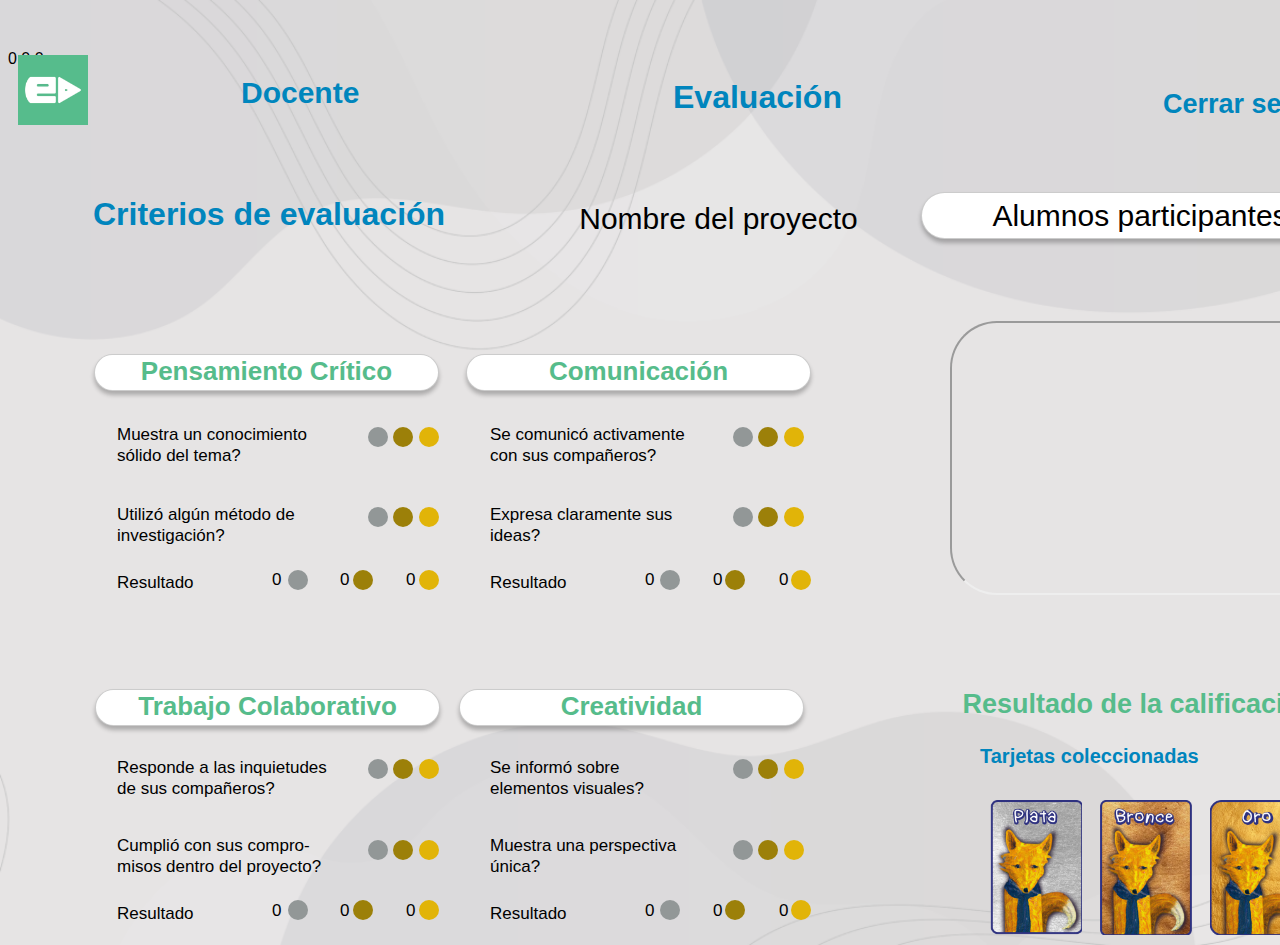
==== commit 28c19aef: "se agrega tarjeta" ====
--- a/docente.html
+++ b/docente.html
@@ -14,14 +14,14 @@
       <img class="avatar" src="img/logo.jpg" alt="logo edvisto">
       <h2>Docente</h2>
       <h5>Evaluación</h5>
-      <button id="btn-exit">Salir</button>
+      <button id="btn-exit">Cerrar sesión</button>
       <h6>Criterios de evaluación</h6>
       <label class="proyect">Nombre del proyecto</label>
     </div>
   
     </div>
 
-    <div class="dropdown">
+    <div>
         <button onclick="myFunction()" class="dropbtn">Alumnos participantes</button>
         <div id="myDropdown" class="dropdown-content">
           <a href="#">Hermione Granger</a>
@@ -172,6 +172,19 @@
          <input type="radio" class="btn-oro-r" name="btnradio" id="oro12" autocomplete="off" >
        </fieldset>
      </div>
+     <iframe id="carga-video" width="673" height="411" src="https://www.youtube.com/embed/tgbNymZ7vqY?controls=0">
+     </iframe>
+     <div>
+      <p id="resultado">Resultado de la calificación</p>
+      <p id="tarjetas">Tarjetas coleccionadas</p>
+      <img class="tar-plata" src="img/plata.png" alt="tarjeta-plata">
+      <img class="tar-bronce" src="img/bronce.png" alt="tarjeta-bronce">
+      <img class="tar-oro" src="img/oro.png" alt="tarjeta-oro">
+      <span id="total-plata">0</span>
+      <span id="total-bronce">0</span>
+      <span id="total-oro">0</span>
+    </div>
+
      
  
      
--- a/css/style.css
+++ b/css/style.css
@@ -163,10 +163,10 @@
 position: absolute;
 background-color: transparent;
 border-color: transparent;
-width: 80px;
+width: 300px;
 height: 45px;
-left: 1240px;
-top: 52px;
+left: 1100px;
+top: 82px;
 font-weight: 900;
 font-size: 27px;
 line-height: 33px;
@@ -307,7 +307,7 @@
   width: 299px;
   height: 52px;
   left: 673px;
-  top: 50px;
+  top: 25px;
   font-weight: 900;
   font-size: 32px;
   line-height: 39px;
@@ -344,7 +344,7 @@
   width: 438px;
   height: 47px;
   left: 921px;
-  top: 176px;
+  top: 192px;
   background: #FFFFFF;
   border: 1px solid rgba(0, 0, 0, 0.2);
   box-shadow: 0px 4px 4px rgba(0, 0, 0, 0.25);
@@ -1208,4 +1208,57 @@
   content: '';
   display: inline-block;
   visibility: visible; 
-}+}
+
+#carga-video{
+position: absolute;
+width: 429px;
+height: 270px;
+left: 950px;
+top: 321px;
+border-radius: 47px;
+}
+#resultado{
+position: absolute;
+width: 489px;
+height: 50px;
+left: 895px;
+top: 661px;
+font-weight: 700;
+font-size: 27px;
+line-height: 33px;
+text-align: center;
+color: #56BC8B;
+}
+#tarjetas{
+position: absolute;
+width: 345px;
+height: 37px;
+left: 980px;
+top: 724px;
+font-weight: 600;
+font-size: 20px;
+line-height: 24px;
+color: #0085BD;
+}
+.tar-plata{
+position: absolute;
+width: 92px;
+height: 135px;
+left: 990px;
+top: 800px;
+}
+.tar-bronce{
+position: absolute;
+width: 92px;
+height: 135px;
+left: 1100px;
+top: 800px;
+}
+.tar-oro{
+  position: absolute;
+  width: 92px;
+  height: 135px;
+  left: 1210px;
+  top: 800px;
+  }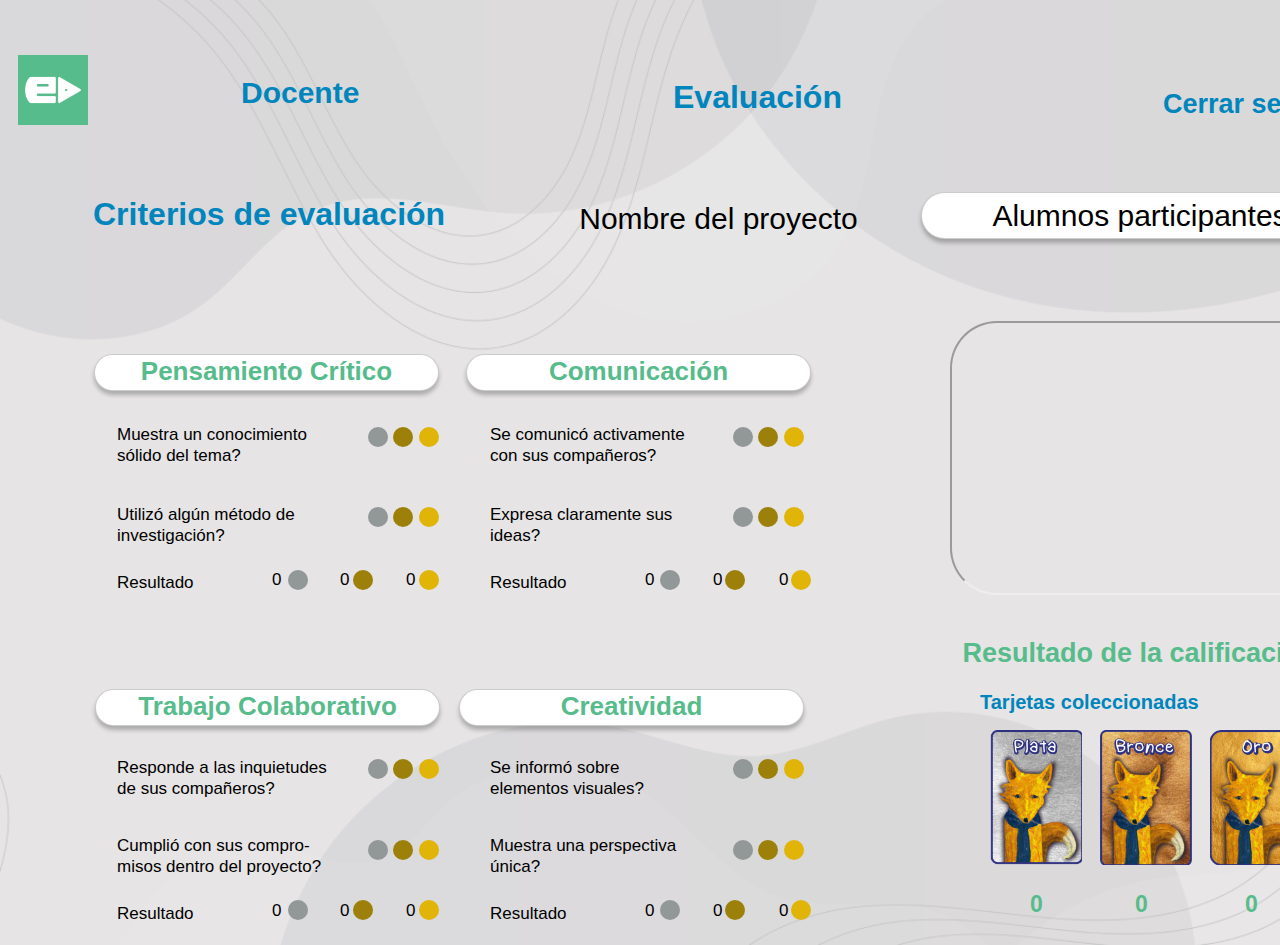
==== commit ec59f84d: "js funcional" ====
--- a/docente.html
+++ b/docente.html
@@ -184,6 +184,7 @@
       <span id="total-bronce">0</span>
       <span id="total-oro">0</span>
     </div>
+    <button type="submit" id="Save">Guardar</button>
 
      
  
--- a/css/style.css
+++ b/css/style.css
@@ -1223,7 +1223,7 @@
 width: 489px;
 height: 50px;
 left: 895px;
-top: 661px;
+top: 610px;
 font-weight: 700;
 font-size: 27px;
 line-height: 33px;
@@ -1235,7 +1235,7 @@
 width: 345px;
 height: 37px;
 left: 980px;
-top: 724px;
+top: 670px;
 font-weight: 600;
 font-size: 20px;
 line-height: 24px;
@@ -1246,19 +1246,69 @@
 width: 92px;
 height: 135px;
 left: 990px;
-top: 800px;
+top: 730px;
 }
 .tar-bronce{
 position: absolute;
 width: 92px;
 height: 135px;
 left: 1100px;
-top: 800px;
+top: 730px;
 }
 .tar-oro{
   position: absolute;
   width: 92px;
   height: 135px;
   left: 1210px;
-  top: 800px;
-  }+  top: 730px;
+  }
+#total-plata{
+position: absolute;
+width: 48px;
+height: 53px;
+left: 1030px;
+top: 890px;
+font-weight: 800;
+font-size: 23px;
+line-height: 28px;
+color: #56BC8B;
+}
+#total-bronce{
+position: absolute;
+width: 48px;
+height: 53px;
+left: 1135px;
+top: 890px;
+font-weight: 800;
+font-size: 23px;
+line-height: 28px;
+color: #56BC8B;
+}
+#total-oro{
+position: absolute;
+width: 48px;
+height: 53px;
+left: 1245px;
+top: 890px;
+font-weight: 800;
+font-size: 23px;
+line-height: 28px;
+color: #56BC8B;
+}
+#Save{
+position: absolute;
+background-color: transparent;
+border-color: transparent;
+width: 299px;
+height: 52px;
+left: 1265px;
+top: 890px;
+font-weight: 900;
+font-size: 32px;
+line-height: 39px;
+color: #0085BD;
+}
+#Save:hover {
+  background-color: transparent;
+  color: #57BA8B ;
+}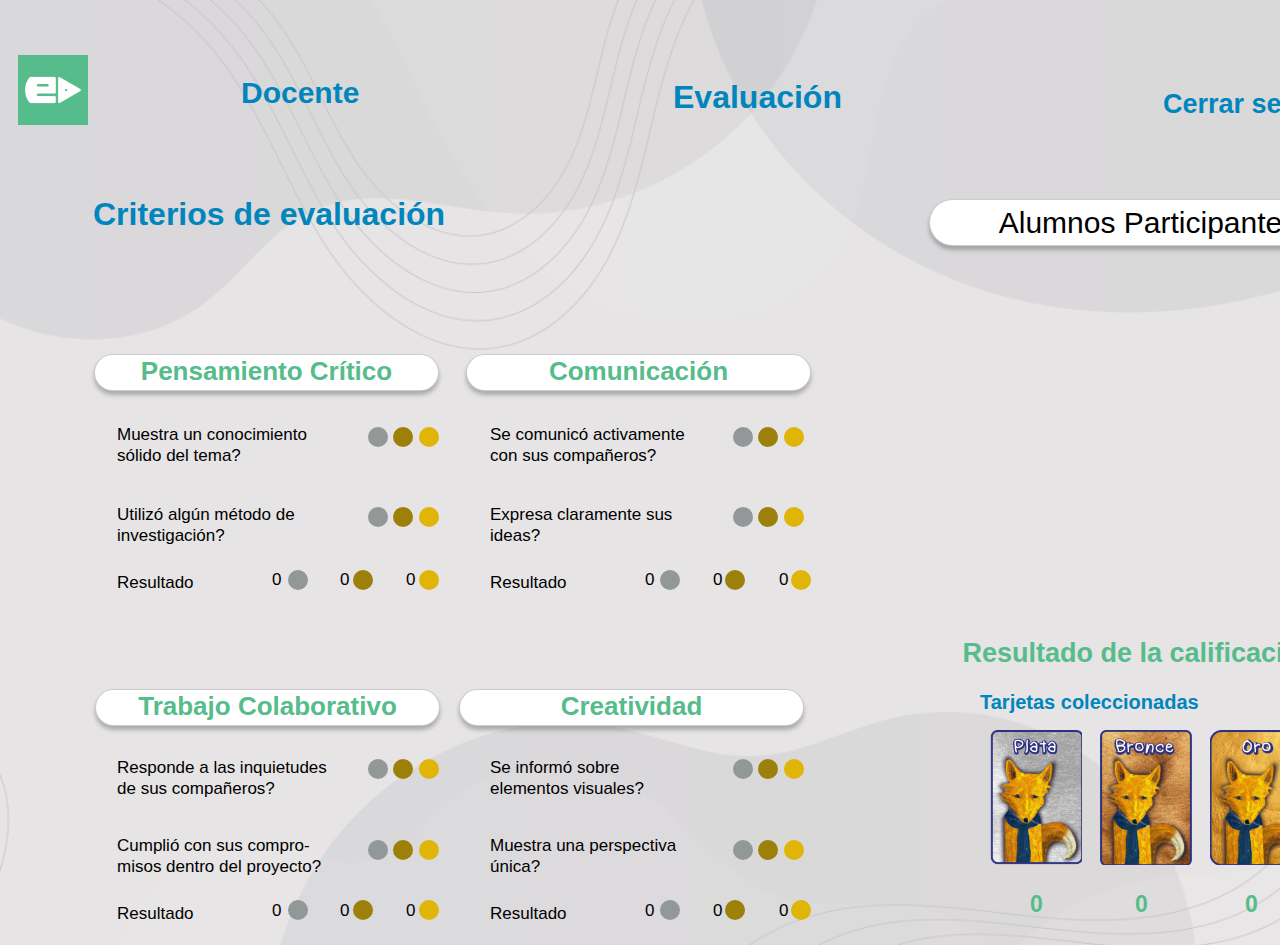
==== commit c9248aa0: "mvp" ====
--- a/docente.html
+++ b/docente.html
@@ -5,6 +5,7 @@
     <meta http-equiv="X-UA-Compatible" content="IE=edge">
     <meta name="viewport" content="width=device-width, initial-scale=1.0">
     <link rel="stylesheet" href="css/style.css">
+    <link rel="stylesheet" href="https://fonts.google.com/specimen/Montserrat">
     <title>Docente</title>
     
 </head>
@@ -16,18 +17,19 @@
       <h5>Evaluación</h5>
       <button id="btn-exit">Cerrar sesión</button>
       <h6>Criterios de evaluación</h6>
-      <label class="proyect">Nombre del proyecto</label>
+      <span id="proyect">
+       <!-- Aquí va el nombre del proyecto -->   
     </div>
-  
-    </div>
-
-    <div>
-        <button onclick="myFunction()" class="dropbtn">Alumnos participantes</button>
-        <div id="myDropdown" class="dropdown-content">
-          <a href="#">Hermione Granger</a>
-          <a href="#">Ron Weasley</a>
-          <a href="#">Draco Malfoy</a>
-        </div>
+    <div class="dropdown">
+      <button class="dropbtn">Alumnos Participantes</button>
+      <div class="dropdown-content">
+        <a href="#" onclick="cargarVideo('tgbNymZ7vqY')">Hermione Granger</a>
+        <a href="#" onclick="cargarVideo('VnT7pT6zCcA')">Ron Weasley</a>
+        <a href="#" onclick="cargarVideo('zCRUPWDIgYM')">Draco Malfoy</a>
+      </div>
+      <div id="video-container">
+        <!-- Aquí se cargará el video de YouTube --> 
+      </div>
     </div>
     <div class="Pensamiento-critico">
      <p id="Pensamiento"> Pensamiento Crítico</p> 
@@ -172,25 +174,21 @@
          <input type="radio" class="btn-oro-r" name="btnradio" id="oro12" autocomplete="off" >
        </fieldset>
      </div>
-     <iframe id="carga-video" width="673" height="411" src="https://www.youtube.com/embed/tgbNymZ7vqY?controls=0">
-     </iframe>
      <div>
       <p id="resultado">Resultado de la calificación</p>
       <p id="tarjetas">Tarjetas coleccionadas</p>
       <img class="tar-plata" src="img/plata.png" alt="tarjeta-plata">
       <img class="tar-bronce" src="img/bronce.png" alt="tarjeta-bronce">
       <img class="tar-oro" src="img/oro.png" alt="tarjeta-oro">
-      <span id="total-plata">0</span>
-      <span id="total-bronce">0</span>
-      <span id="total-oro">0</span>
+      <div id="tct">
+        <span id="total-plata">0</span>
+        <span id="total-bronce">0</span>
+        <span id="total-oro">0</span>
+      </div>
     </div>
     <button type="submit" id="Save">Guardar</button>
-
-     
- 
-     
   </main>
 
-  
-  <script src="script-docente.js"> </script>
+  <script src="js/script.js"> </script>
+  <script src="js/script-botones.js"></script>  
 </body>--- a/css/style.css
+++ b/css/style.css
@@ -143,7 +143,7 @@
   line-height: 5px;
 }
 
-.button:hover[type="submit"] {
+#button:hover[type="submit"] {
   background-color: transparent;
   color: #57BA8B ;
 }
@@ -191,7 +191,7 @@
   }
   #btn-save:hover {
     background-color: transparent;
-    color: #57BA8B ;
+    color: #57BA8B ;  
   }
 
 #student-name{
@@ -206,8 +206,8 @@
     box-shadow: 0px 4px 4px rgba(0, 0, 0, 0.25);
     border-radius: 24px;  
     font-size: 27px;
-    padding-left: 200px;
-    color: #A9A5A5
+    color: #A9A5A5;
+    text-align: center;
   }
 #teacher-email{
 box-sizing: border-box;
@@ -221,8 +221,8 @@
 box-shadow: 0px 4px 4px rgba(0, 0, 0, 0.25);
 border-radius: 24px;
 font-size: 27px;
-padding-left: 200px;
-color: #A9A5A5
+color: #A9A5A5;
+text-align: center;
 }
 
 #proyect-name{
@@ -237,8 +237,9 @@
   box-shadow: 0px 4px 4px rgba(0, 0, 0, 0.25);
   border-radius: 24px;  
   font-size: 27px;
-  padding-left: 200px;
-  color: #A9A5A5
+  color: #A9A5A5;
+  text-align: center;
+  
 }
 #videoproyect{
   box-sizing: border-box;
@@ -251,9 +252,9 @@
   border: 1px solid rgba(0, 0, 0, 0.2);
   box-shadow: 0px 4px 4px rgba(0, 0, 0, 0.25);
   border-radius: 24px;  
-  font-size: 27px;
-  padding-left: 200px;
-  color: #A9A5A5
+  font-size: 22px;
+  color: #A9A5A5;
+  text-align: center;
 }
 h3{
   position: absolute;
@@ -337,50 +338,62 @@
 text-align: center;
 color: #000000;
 }
-/* Dropdown Button */
 .dropbtn {
-  box-sizing: border-box;
-  position: absolute;
-  width: 438px;
-  height: 47px;
-  left: 921px;
-  top: 192px;
-  background: #FFFFFF;
-  border: 1px solid rgba(0, 0, 0, 0.2);
-  box-shadow: 0px 4px 4px rgba(0, 0, 0, 0.25);
-  border-radius: 24px;
-  font-size: 30px;
-}
-
-/* The container <div> - needed to position the dropdown content */
+box-sizing: border-box;
+position: absolute;
+width: 438px;
+height: 47px;
+left: 921px;
+top: 135px;
+background: #FFFFFF;
+border: 1px solid rgba(0, 0, 0, 0.2);
+box-shadow: 0px 4px 4px rgba(0, 0, 0, 0.25);
+border-radius: 24px;
+cursor: pointer;
+font-style: normal;
+font-weight: 500;
+font-size: 30px;
+line-height: 37px;
+text-align: center;
+color: #000000;
+}
 .dropdown {
   position: relative;
   display: inline-block;
 }
-
-/* Dropdown Content (Hidden by Default) */
 .dropdown-content {
   display: none;
   position: absolute;
-  background-color: #f1f1f1;
-  min-width: 160px;
+  width: 375px;
+  left: 936px;
+  top: 183px;
+  background-color: #f9f9f9;
   box-shadow: 0px 8px 16px 0px rgba(0,0,0,0.2);
   z-index: 1;
-}
-
-/* Links inside the dropdown */
+  border-radius: 20px;
+}
 .dropdown-content a {
   color: black;
   padding: 12px 16px;
   text-decoration: none;
   display: block;
 }
-
-/* Change color of dropdown links on hover */
-.dropdown-content a:hover {background-color: #ddd;}
-
-/* Show the dropdown menu (use JS to add this class to the .dropdown-content container when the user clicks on the dropdown button) */
-.show {display:block;}
+.dropdown-content a:hover {background-color: #f1f1f1}
+.dropdown:hover .dropdown-content {
+  display: block;
+}
+.dropdown:hover .dropbtn {
+  background-color: lightgray;
+}
+
+#video-container{
+position: absolute;
+border-radius: 50px;
+width: 429px;
+height: 270px;
+left: 950px;
+top: 280px;
+}
 
 #Pensamiento{
 box-sizing: border-box;
@@ -1311,4 +1324,37 @@
 #Save:hover {
   background-color: transparent;
   color: #57BA8B ;
-}+}
+#obtenidas-plata{
+position: absolute;
+width: 61px;
+height: 67px;
+left: 470px;
+top: 900px;
+font-weight: 800;
+font-size: 27px;
+line-height: 33px;
+color: #56BC8B;
+}
+#obtenidas-bronce{
+  position: absolute;
+  width: 61px;
+  height: 67px;
+  left: 690px;
+  top: 900px;
+  font-weight: 800;
+  font-size: 27px;
+  line-height: 33px;
+  color: #56BC8B;
+  }
+#obtenidas-oro{
+  position: absolute;
+  width: 61px;
+  height: 67px;
+  left: 900px;
+  top: 900px;
+  font-weight: 800;
+  font-size: 27px;
+  line-height: 33px;
+  color: #56BC8B;
+  }